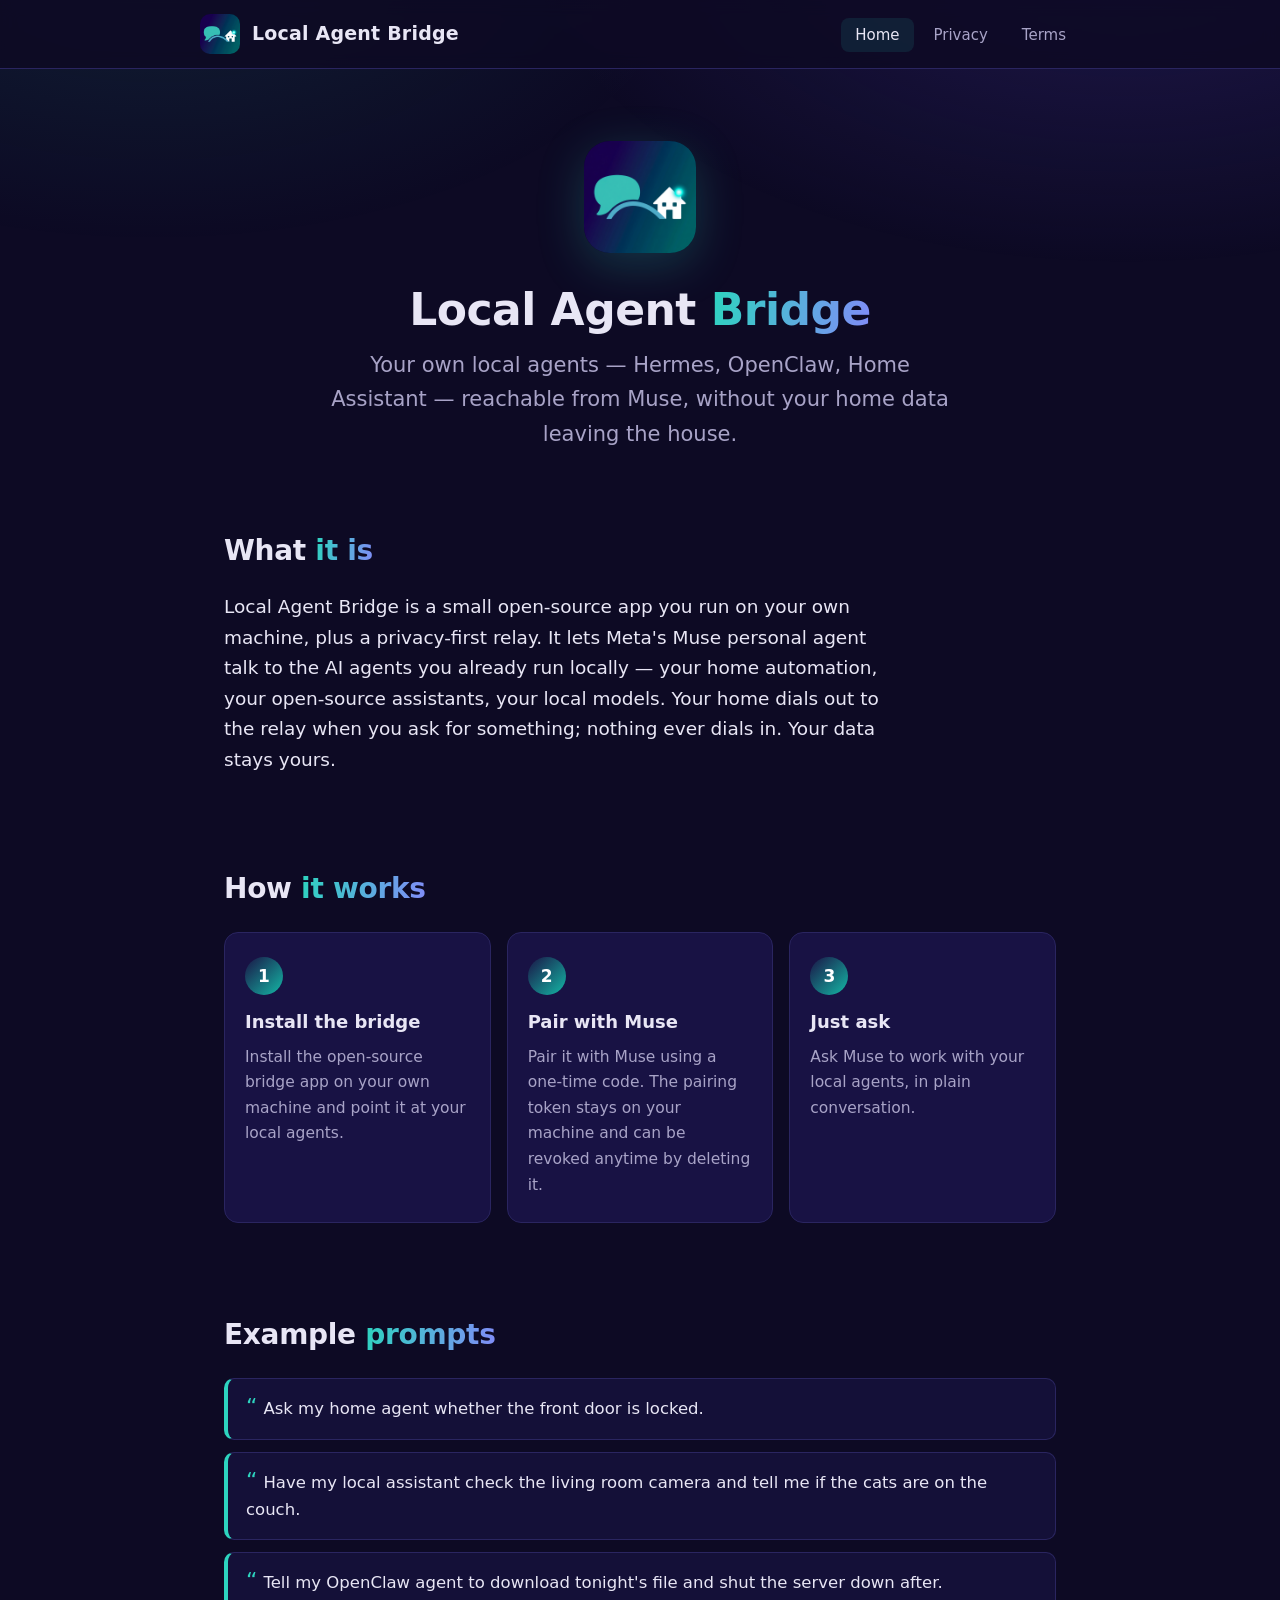
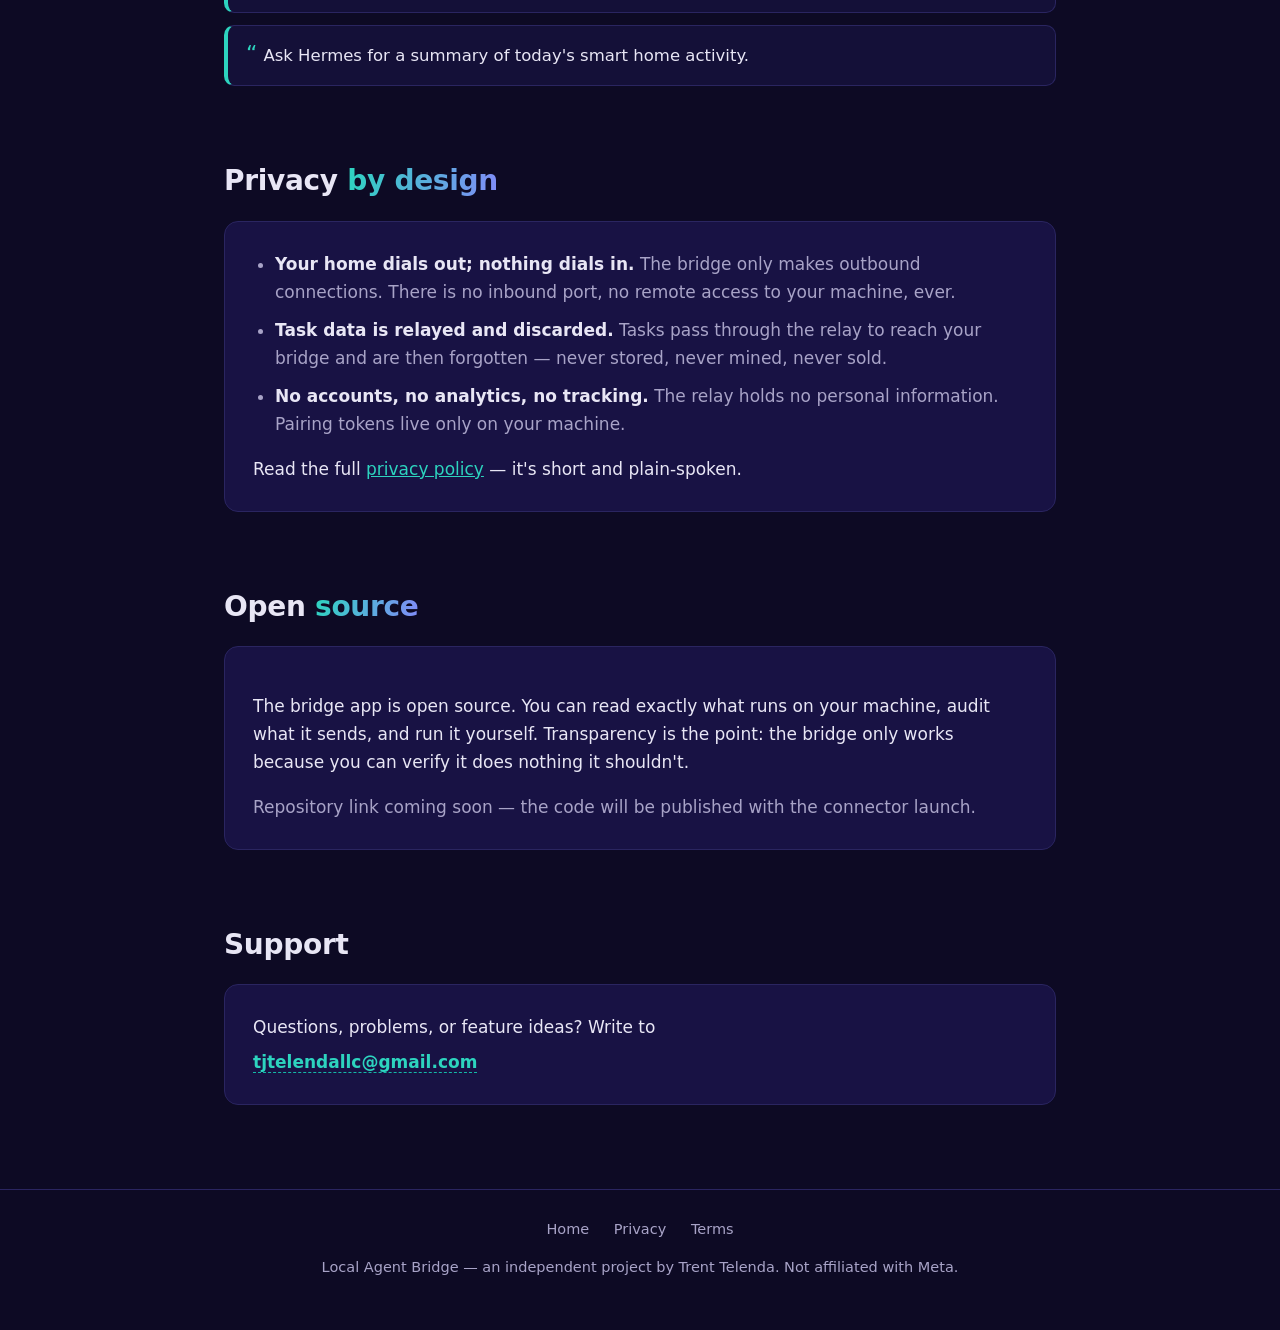
==== website/index.html @ ab5d9c14 "Local Agent Bridge: full build" ====
<!DOCTYPE html>
<html lang="en">
<head>
  <meta charset="utf-8">
  <meta name="viewport" content="width=device-width, initial-scale=1">
  <title>Local Agent Bridge — Your local agents, reachable from Muse</title>
  <meta name="description" content="Local Agent Bridge connects Meta's Muse personal agent to your own in-home and local AI agents, without your home data leaving the house.">
  <link rel="icon" type="image/png" href="assets/icon-512.png">
  <link rel="stylesheet" href="assets/style.css">
</head>
<body>

<header class="site">
  <div class="wrap nav">
    <a class="brand" href="index.html">
      <img src="assets/icon-512.png" alt="Local Agent Bridge logo">
      Local Agent Bridge
    </a>
    <ul class="nav-links">
      <li><a href="index.html" aria-current="page">Home</a></li>
      <li><a href="privacy.html">Privacy</a></li>
      <li><a href="terms.html">Terms</a></li>
    </ul>
  </div>
</header>

<main class="wrap">

  <div class="hero">
    <img class="hero-icon" src="assets/icon-512.png" alt="Local Agent Bridge logo">
    <h1>Local Agent <span class="accent">Bridge</span></h1>
    <p class="tagline">Your own local agents — Hermes, OpenClaw, Home Assistant — reachable from Muse, without your home data leaving the house.</p>
  </div>

  <section class="block">
    <h2>What <span class="accent">it is</span></h2>
    <p class="lead">Local Agent Bridge is a small open-source app you run on your own machine, plus a privacy-first relay. It lets Meta's Muse personal agent talk to the AI agents you already run locally — your home automation, your open-source assistants, your local models. Your home dials out to the relay when you ask for something; nothing ever dials in. Your data stays yours.</p>
  </section>

  <section class="block">
    <h2>How <span class="accent">it works</span></h2>
    <ol class="steps">
      <li class="step">
        <span class="num">1</span>
        <h3>Install the bridge</h3>
        <p>Install the open-source bridge app on your own machine and point it at your local agents.</p>
      </li>
      <li class="step">
        <span class="num">2</span>
        <h3>Pair with Muse</h3>
        <p>Pair it with Muse using a one-time code. The pairing token stays on your machine and can be revoked anytime by deleting it.</p>
      </li>
      <li class="step">
        <span class="num">3</span>
        <h3>Just ask</h3>
        <p>Ask Muse to work with your local agents, in plain conversation.</p>
      </li>
    </ol>
  </section>

  <section class="block">
    <h2>Example <span class="accent">prompts</span></h2>
    <ul class="prompts">
      <li>Ask my home agent whether the front door is locked.</li>
      <li>Have my local assistant check the living room camera and tell me if the cats are on the couch.</li>
      <li>Tell my OpenClaw agent to download tonight's file and shut the server down after.</li>
      <li>Ask Hermes for a summary of today's smart home activity.</li>
    </ul>
  </section>

  <section class="block">
    <h2>Privacy <span class="accent">by design</span></h2>
    <div class="card">
      <ul>
        <li><strong>Your home dials out; nothing dials in.</strong> The bridge only makes outbound connections. There is no inbound port, no remote access to your machine, ever.</li>
        <li><strong>Task data is relayed and discarded.</strong> Tasks pass through the relay to reach your bridge and are then forgotten — never stored, never mined, never sold.</li>
        <li><strong>No accounts, no analytics, no tracking.</strong> The relay holds no personal information. Pairing tokens live only on your machine.</li>
      </ul>
      <p>Read the full <a href="privacy.html" style="color: var(--teal);">privacy policy</a> — it's short and plain-spoken.</p>
    </div>
  </section>

  <section class="block">
    <h2>Open <span class="accent">source</span></h2>
    <div class="card">
      <p>The bridge app is open source. You can read exactly what runs on your machine, audit what it sends, and run it yourself. Transparency is the point: the bridge only works because you can verify it does nothing it shouldn't.</p>
      <p style="color: var(--text-muted);">Repository link coming soon — the code will be published with the connector launch.</p>
    </div>
  </section>

  <section class="block">
    <h2>Support</h2>
    <div class="card support-box">
      <div>
        <p style="margin: 0 0 6px;">Questions, problems, or feature ideas? Write to</p>
        <a class="mailto" href="mailto:tjtelendallc@gmail.com">tjtelendallc@gmail.com</a>
      </div>
    </div>
  </section>

</main>

<footer class="site">
  <div class="wrap">
    <nav>
      <a href="index.html">Home</a>
      <a href="privacy.html">Privacy</a>
      <a href="terms.html">Terms</a>
    </nav>
    <p>Local Agent Bridge — an independent project by Trent Telenda. Not affiliated with Meta.</p>
  </div>
</footer>

</body>
</html>
---- website/assets/style.css ----
/* Local Agent Bridge — shared stylesheet */
:root {
  --bg: #0d0a24;
  --bg-soft: #141038;
  --bg-card: #181244;
  --indigo: #1a1446;
  --teal: #2dd4bf;
  --teal-dim: #14b8a6;
  --text: #e8e6f5;
  --text-muted: #a8a3c7;
  --border: #2a2560;
  --radius: 14px;
}

* { box-sizing: border-box; }

html { scroll-behavior: smooth; }

body {
  margin: 0;
  background: var(--bg);
  color: var(--text);
  font-family: "Segoe UI", system-ui, -apple-system, Roboto, "Helvetica Neue", Arial, sans-serif;
  line-height: 1.65;
  font-size: 17px;
  -webkit-font-smoothing: antialiased;
}

/* soft gradient wash behind everything */
body::before {
  content: "";
  position: fixed;
  inset: 0;
  background:
    radial-gradient(900px 480px at 12% -5%, rgba(45, 212, 191, 0.10), transparent 60%),
    radial-gradient(1000px 560px at 88% -8%, rgba(76, 60, 180, 0.28), transparent 60%);
  pointer-events: none;
  z-index: -1;
}

.wrap {
  max-width: 880px;
  margin: 0 auto;
  padding: 0 24px;
}

/* ---------- header ---------- */
header.site {
  border-bottom: 1px solid var(--border);
  background: rgba(13, 10, 36, 0.85);
  backdrop-filter: blur(8px);
  position: sticky;
  top: 0;
  z-index: 10;
}

.nav {
  display: flex;
  align-items: center;
  gap: 16px;
  padding: 14px 0;
}

.brand {
  display: flex;
  align-items: center;
  gap: 12px;
  text-decoration: none;
  color: var(--text);
  font-weight: 700;
  font-size: 19px;
  letter-spacing: 0.2px;
  margin-right: auto;
}

.brand img {
  width: 40px;
  height: 40px;
  border-radius: 10px;
  display: block;
}

.nav-links {
  display: flex;
  gap: 6px;
  list-style: none;
  margin: 0;
  padding: 0;
}

.nav-links a {
  color: var(--text-muted);
  text-decoration: none;
  padding: 8px 14px;
  border-radius: 8px;
  font-size: 15px;
  transition: color 0.15s, background 0.15s;
}

.nav-links a:hover,
.nav-links a[aria-current="page"] {
  color: var(--text);
  background: rgba(45, 212, 191, 0.10);
}

/* ---------- hero ---------- */
.hero {
  padding: 72px 0 40px;
  text-align: center;
}

.hero img.hero-icon {
  width: 112px;
  height: 112px;
  border-radius: 26px;
  box-shadow: 0 12px 48px rgba(45, 212, 191, 0.22);
  margin-bottom: 24px;
}

.hero h1 {
  font-size: 44px;
  line-height: 1.15;
  margin: 0 0 12px;
  letter-spacing: -0.5px;
}

.hero h1 .accent {
  background: linear-gradient(100deg, var(--teal), #818cf8);
  -webkit-background-clip: text;
  background-clip: text;
  color: transparent;
}

.tagline {
  font-size: 21px;
  color: var(--text-muted);
  max-width: 620px;
  margin: 0 auto;
}

/* ---------- sections ---------- */
section.block { padding: 36px 0; }

h2 {
  font-size: 28px;
  margin: 0 0 16px;
  letter-spacing: -0.3px;
}

h2 .accent {
  background: linear-gradient(100deg, var(--teal), #818cf8);
  -webkit-background-clip: text;
  background-clip: text;
  color: transparent;
}

p.lead {
  font-size: 18.5px;
  color: var(--text);
  max-width: 680px;
}

/* ---------- steps ---------- */
.steps {
  display: grid;
  grid-template-columns: repeat(auto-fit, minmax(220px, 1fr));
  gap: 16px;
  margin-top: 20px;
  padding: 0;
  list-style: none;
}

.step {
  background: var(--bg-card);
  border: 1px solid var(--border);
  border-radius: var(--radius);
  padding: 24px 20px;
}

.step .num {
  display: inline-flex;
  align-items: center;
  justify-content: center;
  width: 38px;
  height: 38px;
  border-radius: 50%;
  background: linear-gradient(135deg, var(--indigo), var(--teal-dim));
  color: #fff;
  font-weight: 700;
  font-size: 17px;
  margin-bottom: 12px;
}

.step h3 {
  margin: 0 0 8px;
  font-size: 18px;
}

.step p {
  margin: 0;
  color: var(--text-muted);
  font-size: 15.5px;
}

/* ---------- prompt examples ---------- */
.prompts {
  list-style: none;
  margin: 20px 0 0;
  padding: 0;
  display: grid;
  gap: 12px;
}

.prompts li {
  background: var(--bg-soft);
  border: 1px solid var(--border);
  border-left: 4px solid var(--teal);
  border-radius: 10px;
  padding: 16px 18px;
  font-size: 16.5px;
}

.prompts li::before {
  content: "\201C";
  color: var(--teal);
  font-size: 22px;
  margin-right: 6px;
  line-height: 0;
}

/* ---------- cards ---------- */
.card {
  background: var(--bg-card);
  border: 1px solid var(--border);
  border-radius: var(--radius);
  padding: 28px;
  margin-top: 16px;
}

.card ul {
  margin: 0;
  padding-left: 22px;
  color: var(--text-muted);
}

.card ul li { margin-bottom: 10px; }
.card ul li strong { color: var(--text); }

.card p:last-child { margin-bottom: 0; }

/* ---------- support ---------- */
.support-box {
  display: flex;
  align-items: center;
  gap: 18px;
  flex-wrap: wrap;
}

.support-box a.mailto {
  color: var(--teal);
  font-weight: 600;
  text-decoration: none;
  border-bottom: 1px dashed var(--teal-dim);
}

.support-box a.mailto:hover { border-bottom-style: solid; }

/* ---------- footer ---------- */
footer.site {
  border-top: 1px solid var(--border);
  margin-top: 48px;
  padding: 28px 0 36px;
  color: var(--text-muted);
  font-size: 14.5px;
  text-align: center;
}

footer.site nav {
  margin-bottom: 10px;
}

footer.site nav a {
  color: var(--text-muted);
  text-decoration: none;
  margin: 0 10px;
}

footer.site nav a:hover { color: var(--teal); }

/* ---------- small print pages ---------- */
.policy-meta {
  color: var(--text-muted);
  font-size: 15px;
  margin-bottom: 28px;
}

.policy h3 {
  font-size: 20px;
  margin: 32px 0 10px;
  color: var(--text);
}

.policy p, .policy li { color: var(--text); }
.policy ul { padding-left: 22px; }
.policy li { margin-bottom: 8px; }

/* ---------- responsive ---------- */
@media (max-width: 560px) {
  .hero h1 { font-size: 32px; }
  .tagline { font-size: 18px; }
  .nav { flex-wrap: wrap; }
  section.block { padding: 28px 0; }
}
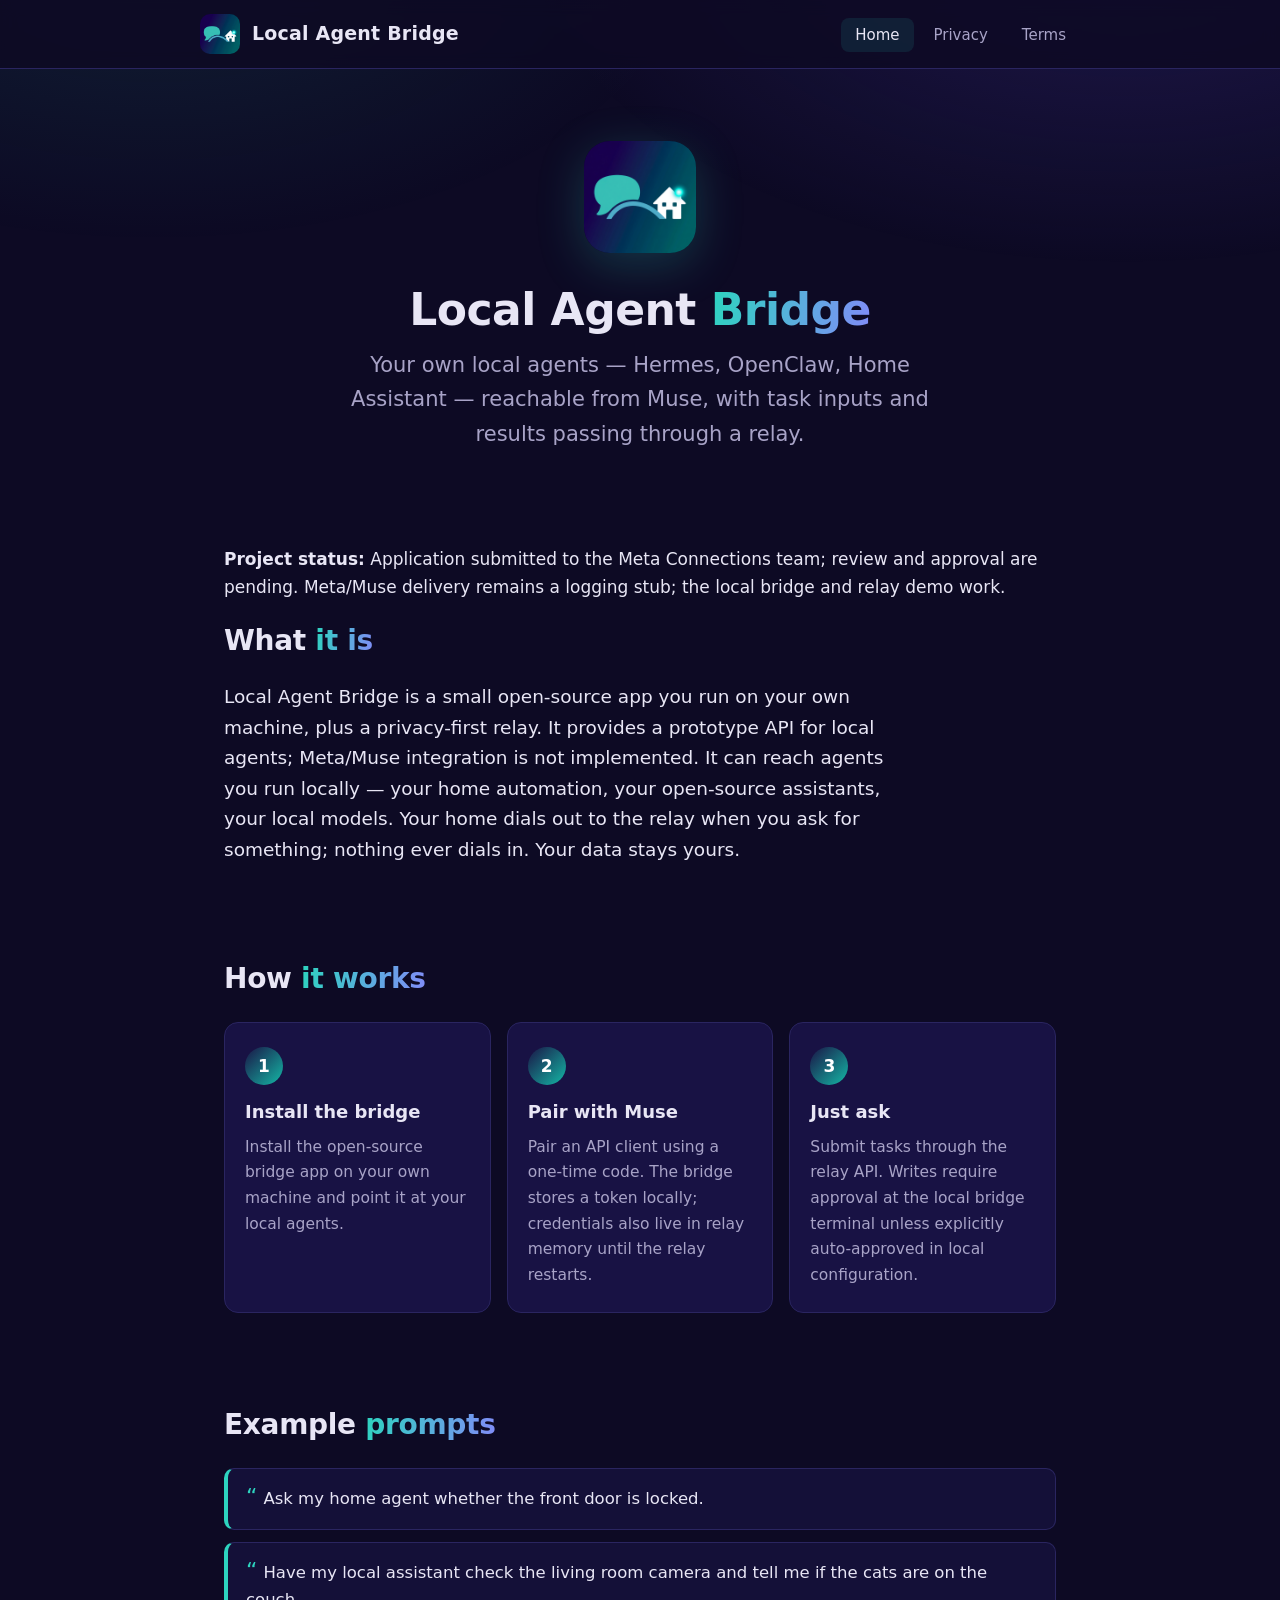
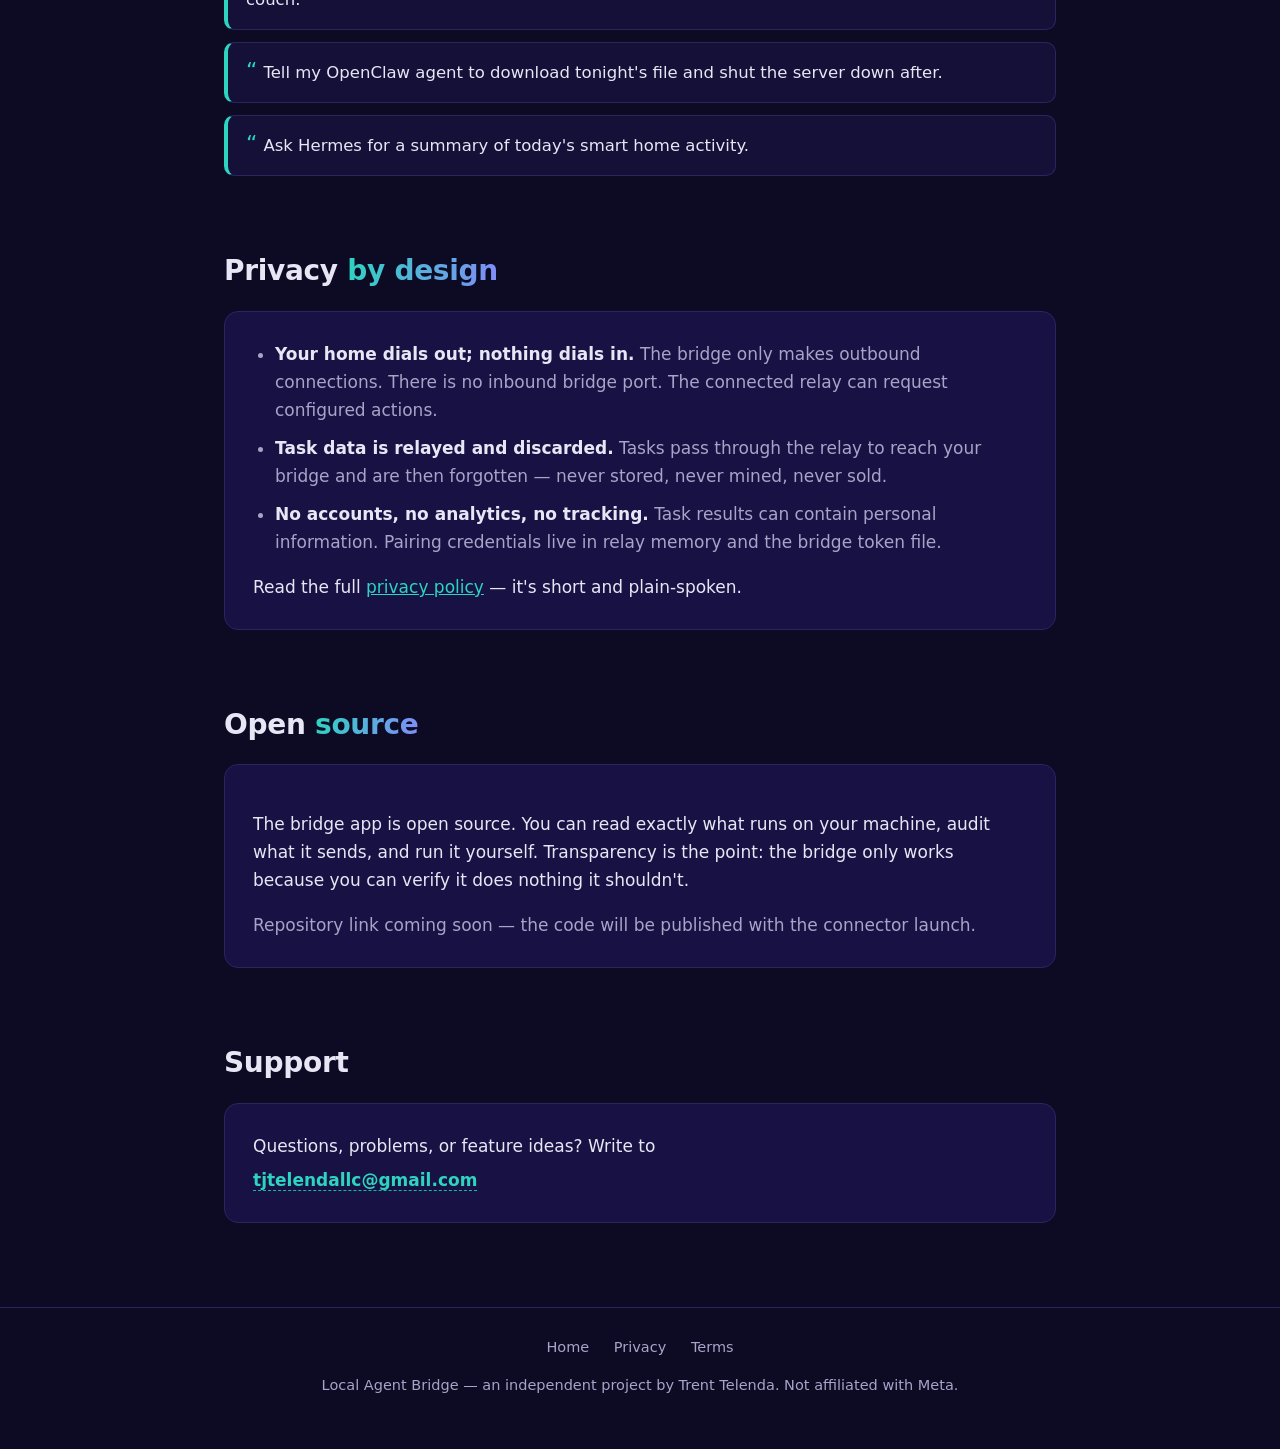
==== commit 3fc82c81: "Enforce local approval before bridge actions and document prototype status Bind approval and replay " ====
--- a/website/index.html
+++ b/website/index.html
@@ -4,7 +4,7 @@
   <meta charset="utf-8">
   <meta name="viewport" content="width=device-width, initial-scale=1">
   <title>Local Agent Bridge — Your local agents, reachable from Muse</title>
-  <meta name="description" content="Local Agent Bridge connects Meta's Muse personal agent to your own in-home and local AI agents, without your home data leaving the house.">
+  <meta name="description" content="Local Agent Bridge connects Meta's Muse personal agent to your own in-home and local AI agents, with task inputs and results passing through a relay.">
   <link rel="icon" type="image/png" href="assets/icon-512.png">
   <link rel="stylesheet" href="assets/style.css">
 </head>
@@ -29,12 +29,13 @@
   <div class="hero">
     <img class="hero-icon" src="assets/icon-512.png" alt="Local Agent Bridge logo">
     <h1>Local Agent <span class="accent">Bridge</span></h1>
-    <p class="tagline">Your own local agents — Hermes, OpenClaw, Home Assistant — reachable from Muse, without your home data leaving the house.</p>
+    <p class="tagline">Your own local agents — Hermes, OpenClaw, Home Assistant — reachable from Muse, with task inputs and results passing through a relay.</p>
   </div>
 
   <section class="block">
+    <p><strong>Project status:</strong> Application submitted to the Meta Connections team; review and approval are pending. Meta/Muse delivery remains a logging stub; the local bridge and relay demo work.</p>
     <h2>What <span class="accent">it is</span></h2>
-    <p class="lead">Local Agent Bridge is a small open-source app you run on your own machine, plus a privacy-first relay. It lets Meta's Muse personal agent talk to the AI agents you already run locally — your home automation, your open-source assistants, your local models. Your home dials out to the relay when you ask for something; nothing ever dials in. Your data stays yours.</p>
+    <p class="lead">Local Agent Bridge is a small open-source app you run on your own machine, plus a privacy-first relay. It provides a prototype API for local agents; Meta/Muse integration is not implemented. It can reach agents you run locally — your home automation, your open-source assistants, your local models. Your home dials out to the relay when you ask for something; nothing ever dials in. Your data stays yours.</p>
   </section>
 
   <section class="block">
@@ -48,12 +49,12 @@
       <li class="step">
         <span class="num">2</span>
         <h3>Pair with Muse</h3>
-        <p>Pair it with Muse using a one-time code. The pairing token stays on your machine and can be revoked anytime by deleting it.</p>
+        <p>Pair an API client using a one-time code. The bridge stores a token locally; credentials also live in relay memory until the relay restarts.</p>
       </li>
       <li class="step">
         <span class="num">3</span>
         <h3>Just ask</h3>
-        <p>Ask Muse to work with your local agents, in plain conversation.</p>
+        <p>Submit tasks through the relay API. Writes require approval at the local bridge terminal unless explicitly auto-approved in local configuration.</p>
       </li>
     </ol>
   </section>
@@ -72,9 +73,9 @@
     <h2>Privacy <span class="accent">by design</span></h2>
     <div class="card">
       <ul>
-        <li><strong>Your home dials out; nothing dials in.</strong> The bridge only makes outbound connections. There is no inbound port, no remote access to your machine, ever.</li>
+        <li><strong>Your home dials out; nothing dials in.</strong> The bridge only makes outbound connections. There is no inbound bridge port. The connected relay can request configured actions.</li>
         <li><strong>Task data is relayed and discarded.</strong> Tasks pass through the relay to reach your bridge and are then forgotten — never stored, never mined, never sold.</li>
-        <li><strong>No accounts, no analytics, no tracking.</strong> The relay holds no personal information. Pairing tokens live only on your machine.</li>
+        <li><strong>No accounts, no analytics, no tracking.</strong> Task results can contain personal information. Pairing credentials live in relay memory and the bridge token file.</li>
       </ul>
       <p>Read the full <a href="privacy.html" style="color: var(--teal);">privacy policy</a> — it's short and plain-spoken.</p>
     </div>
